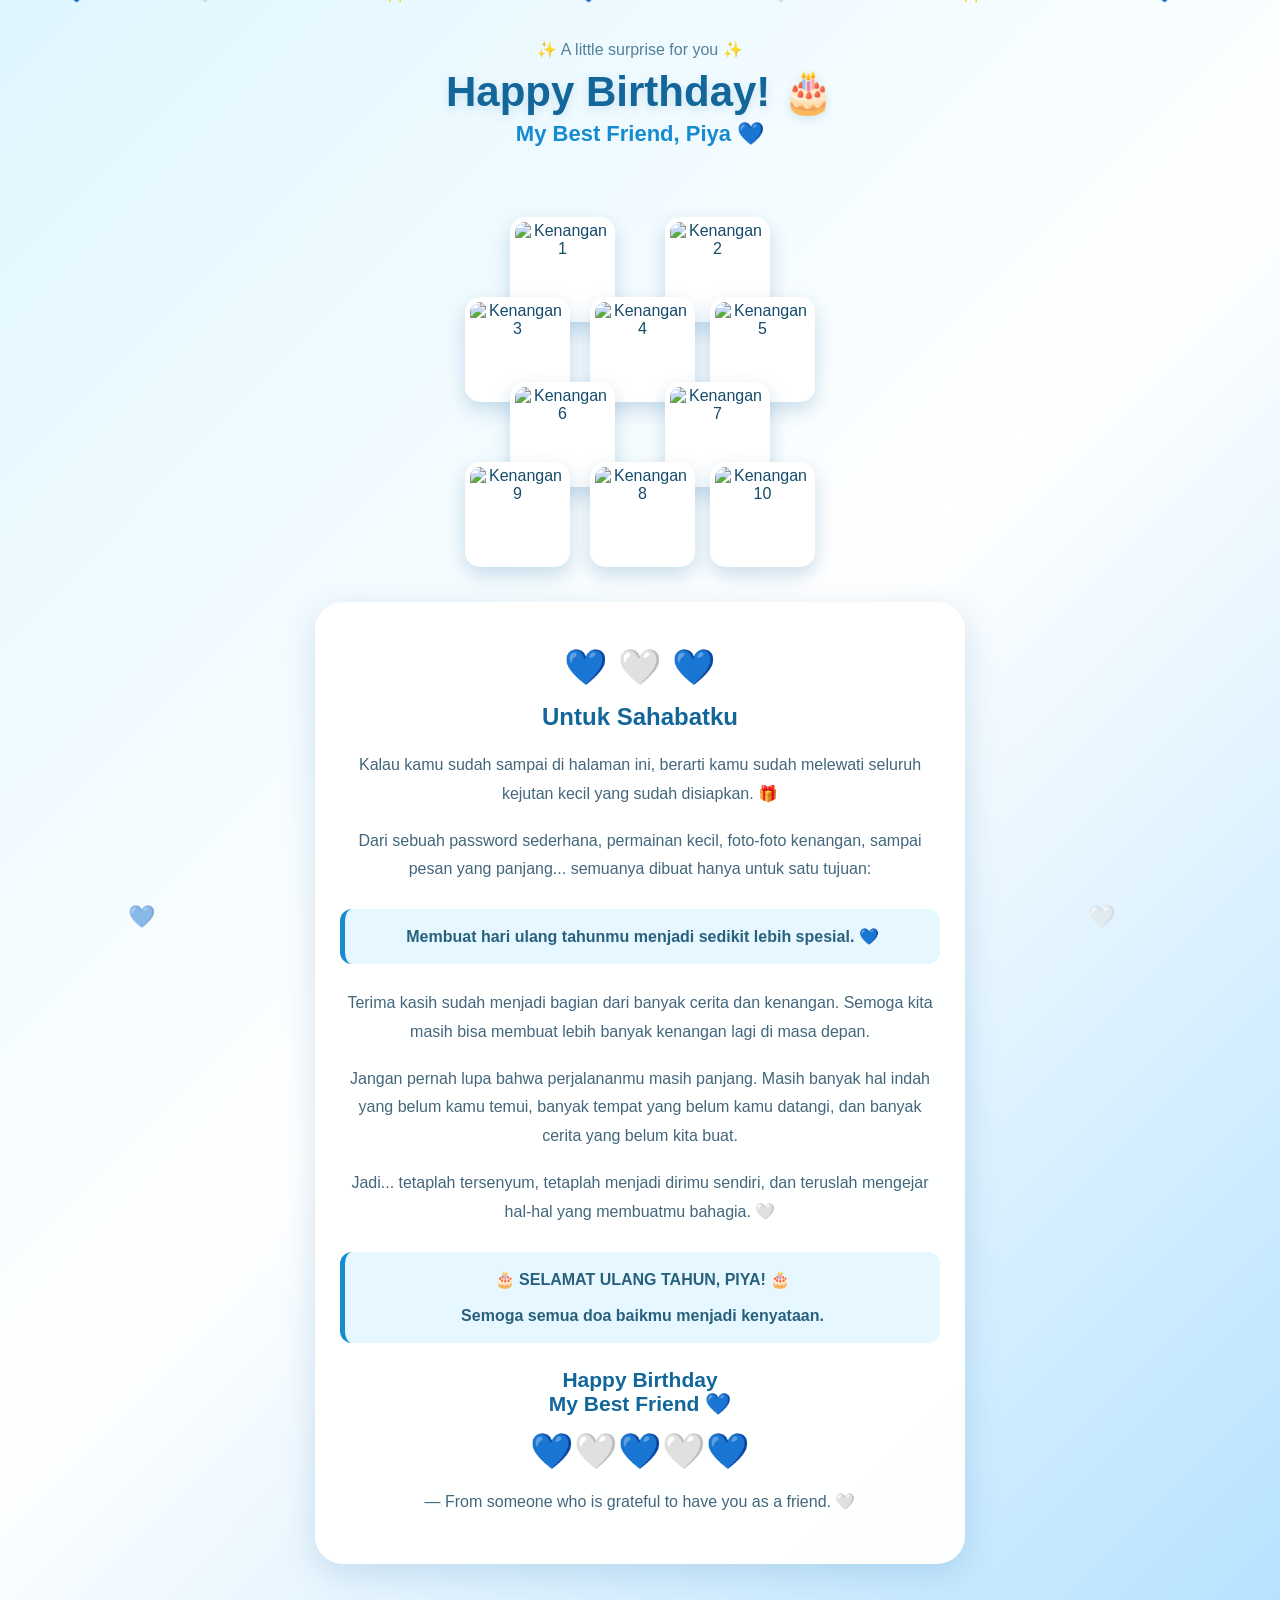
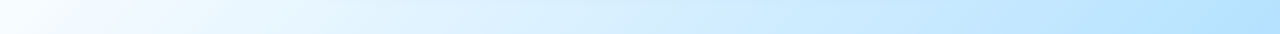
==== akhir.html @ d35a72f8 "Add birthday HTML page for Piya This file contains an HTML document with a birthday theme for a frie" ====
<!DOCTYPE html>
<html lang="id">

<head>

    <meta charset="UTF-8">

    <meta name="viewport"
          content="width=device-width, initial-scale=1.0">

    <title>Happy Birthday Piya 💙</title>


    <style>

        * {
            box-sizing: border-box;
        }


        body {

            margin: 0;

            min-height: 100vh;

            font-family: Arial, sans-serif;

            background:
                linear-gradient(
                    135deg,
                    #dff6ff,
                    #ffffff,
                    #b5e2ff
                );

            color: #164b6b;

            overflow-x: hidden;

        }


        .container {

            width: 100%;

            max-width: 900px;

            margin: auto;

            padding: 40px 15px 70px;

            text-align: center;

            position: relative;

            z-index: 2;

        }


        .small-title {

            color: #52809a;

            font-size: 16px;

            margin-bottom: 8px;

        }


        h1 {

            color: #12669a;

            font-size: 42px;

            margin: 5px 0;

            text-shadow:
                0 3px 10px rgba(0,100,160,0.15);

        }


        .birthday {

            font-size: 22px;

            color: #168bd0;

            font-weight: bold;

            margin-bottom: 30px;

        }


        /* HATI FOTO */

        .heart-gallery {

            width: 430px;

            height: 390px;

            max-width: 100%;

            margin: 20px auto 35px;

            position: relative;

        }


        .photo {

            position: absolute;

            width: 105px;

            height: 105px;

            background: white;

            padding: 5px;

            border-radius: 15px;

            box-shadow:
                0 8px 20px rgba(0,90,150,0.2);

            object-fit: cover;

            transition: 0.3s;

        }


        .photo:hover {

            transform:
                scale(1.15)
                rotate(3deg);

            z-index: 10;

        }


        /*
        POSISI FOTO MEMBENTUK HATI
        */


        .p1 {
            top: 40px;
            left: 85px;
        }


        .p2 {
            top: 40px;
            right: 85px;
        }


        .p3 {
            top: 120px;
            left: 40px;
        }


        .p4 {
            top: 120px;
            left: 165px;
        }


        .p5 {
            top: 120px;
            right: 40px;
        }


        .p6 {
            top: 205px;
            left: 85px;
        }


        .p7 {
            top: 205px;
            right: 85px;
        }


        .p8 {
            top: 285px;
            left: 165px;
        }


        .p9 {
            top: 285px;
            left: 40px;
        }


        .p10 {
            top: 285px;
            right: 40px;
        }


        /* PESAN */

        .message {

            background: rgba(255,255,255,0.96);

            border-radius: 28px;

            padding: 30px 25px;

            max-width: 650px;

            margin: 0 auto;

            box-shadow:
                0 10px 35px rgba(0,90,150,0.16);

        }


        .message h2 {

            color: #12669a;

            margin-top: 0;

        }


        .message p {

            line-height: 1.8;

            color: #42677d;

            margin-bottom: 18px;

        }


        .special {

            background: #e7f7ff;

            border-left:
                5px solid #168bd0;

            padding: 18px;

            border-radius: 12px;

            margin: 25px 0;

            color: #28617d;

            font-weight: bold;

        }


        .final-text {

            font-size: 21px;

            color: #12669a;

            font-weight: bold;

            margin-top: 25px;

        }


        .heart-text {

            font-size: 35px;

            margin: 15px 0;

        }


        /* CONFETTI */

        .confetti {

            position: fixed;

            top: -20px;

            font-size: 20px;

            animation:
                jatuh 5s linear infinite;

            pointer-events: none;

            z-index: 1;

        }


        @keyframes jatuh {

            0% {

                transform:
                    translateY(-20px)
                    rotate(0deg);

                opacity: 1;

            }

            100% {

                transform:
                    translateY(110vh)
                    rotate(360deg);

                opacity: 0;

            }

        }


        /* HATI TERBANG */

        .floating-heart {

            position: fixed;

            bottom: -30px;

            font-size: 22px;

            animation:
                naik 7s linear infinite;

            opacity: 0.5;

            pointer-events: none;

        }


        @keyframes naik {

            0% {

                transform:
                    translateY(0);

                opacity: 0;

            }

            20% {

                opacity: 0.5;

            }

            100% {

                transform:
                    translateY(-110vh);

                opacity: 0;

            }

        }


        @media (max-width: 600px) {

            h1 {

                font-size: 32px;

            }


            .birthday {

                font-size: 18px;

            }


            .heart-gallery {

                width: 350px;

                height: 330px;

            }


            .photo {

                width: 80px;

                height: 80px;

            }


            .p1 {
                top: 30px;
                left: 70px;
            }


            .p2 {
                top: 30px;
                right: 70px;
            }


            .p3 {
                top: 95px;
                left: 30px;
            }


            .p4 {
                top: 95px;
                left: 135px;
            }


            .p5 {
                top: 95px;
                right: 30px;
            }


            .p6 {
                top: 160px;
                left: 70px;
            }


            .p7 {
                top: 160px;
                right: 70px;
            }


            .p8 {
                top: 225px;
                left: 135px;
            }


            .p9 {
                top: 225px;
                left: 30px;
            }


            .p10 {
                top: 225px;
                right: 30px;
            }

        }

    </style>

</head>


<body>


    <!-- CONFETTI -->

    <div class="confetti"
         style="left:5%; animation-delay:0s;">
        💙
    </div>

    <div class="confetti"
         style="left:15%; animation-delay:1s;">
        🤍
    </div>

    <div class="confetti"
         style="left:30%; animation-delay:2s;">
        ✨
    </div>

    <div class="confetti"
         style="left:45%; animation-delay:0.5s;">
        💙
    </div>

    <div class="confetti"
         style="left:60%; animation-delay:2.5s;">
        🤍
    </div>

    <div class="confetti"
         style="left:75%; animation-delay:1.5s;">
        ✨
    </div>

    <div class="confetti"
         style="left:90%; animation-delay:3s;">
        💙
    </div>


    <!-- HATI TERBANG -->

    <div class="floating-heart"
         style="left:10%; animation-delay:1s;">
        💙
    </div>

    <div class="floating-heart"
         style="left:35%; animation-delay:3s;">
        🤍
    </div>

    <div class="floating-heart"
         style="left:65%; animation-delay:0s;">
        💙
    </div>

    <div class="floating-heart"
         style="left:85%; animation-delay:2s;">
        🤍
    </div>


    <div class="container">


        <div class="small-title">

            ✨ A little surprise for you ✨

        </div>


        <h1>

            Happy Birthday! 🎂

        </h1>


        <div class="birthday">

            My Best Friend, Piya 💙

        </div>


        <!-- GALERI BERBENTUK HATI -->

        <div class="heart-gallery">


            <img
                class="photo p1"
                src="foto%20kenangan%201.jpg"
                alt="Kenangan 1"
            >


            <img
                class="photo p2"
                src="foto%20kenangan%202.jpg"
                alt="Kenangan 2"
            >


            <img
                class="photo p3"
                src="foto%20kenangan%203.jpg"
                alt="Kenangan 3"
            >


            <img
                class="photo p4"
                src="foto%20kenangan%204.jpg"
                alt="Kenangan 4"
            >


            <img
                class="photo p5"
                src="foto%20kenangan%205.jpg"
                alt="Kenangan 5"
            >


            <img
                class="photo p6"
                src="foto%20kenangan%206.jpg"
                alt="Kenangan 6"
            >


            <img
                class="photo p7"
                src="foto%20kenangan%207.jpg"
                alt="Kenangan 7"
            >


            <img
                class="photo p8"
                src="foto%20kenangan%208.jpg"
                alt="Kenangan 8"
            >


            <img
                class="photo p9"
                src="foto%20kenangan%209.jpg"
                alt="Kenangan 9"
            >


            <img
                class="photo p10"
                src="foto%20kenangan%2010.jpg"
                alt="Kenangan 10"
            >

        </div>


        <!-- PESAN TERAKHIR -->

        <div class="message">


            <div class="heart-text">
                💙 🤍 💙
            </div>


            <h2>
                Untuk Sahabatku
            </h2>


            <p>

                Kalau kamu sudah sampai di halaman ini,
                berarti kamu sudah melewati seluruh
                kejutan kecil yang sudah disiapkan. 🎁

            </p>


            <p>

                Dari sebuah password sederhana,
                permainan kecil, foto-foto kenangan,
                sampai pesan yang panjang...

                semuanya dibuat hanya untuk satu tujuan:

            </p>


            <div class="special">

                Membuat hari ulang tahunmu menjadi
                sedikit lebih spesial. 💙

            </div>


            <p>

                Terima kasih sudah menjadi bagian dari
                banyak cerita dan kenangan.

                Semoga kita masih bisa membuat
                lebih banyak kenangan lagi di masa depan.

            </p>


            <p>

                Jangan pernah lupa bahwa perjalananmu
                masih panjang.

                Masih banyak hal indah yang belum kamu
                temui, banyak tempat yang belum kamu
                datangi, dan banyak cerita yang belum
                kita buat.

            </p>


            <p>

                Jadi...

                tetaplah tersenyum,
                tetaplah menjadi dirimu sendiri,
                dan teruslah mengejar hal-hal yang
                membuatmu bahagia. 🤍

            </p>


            <div class="special">

                🎂 SELAMAT ULANG TAHUN, PIYA! 🎂

                <br><br>

                Semoga semua doa baikmu
                menjadi kenyataan.

            </div>


            <div class="final-text">

                Happy Birthday<br>

                My Best Friend 💙

            </div>


            <div class="heart-text">

                💙🤍💙🤍💙

            </div>


            <p>

                — From someone who is grateful
                to have you as a friend. 🤍

            </p>


        </div>


    </div>


</body>

      </html>
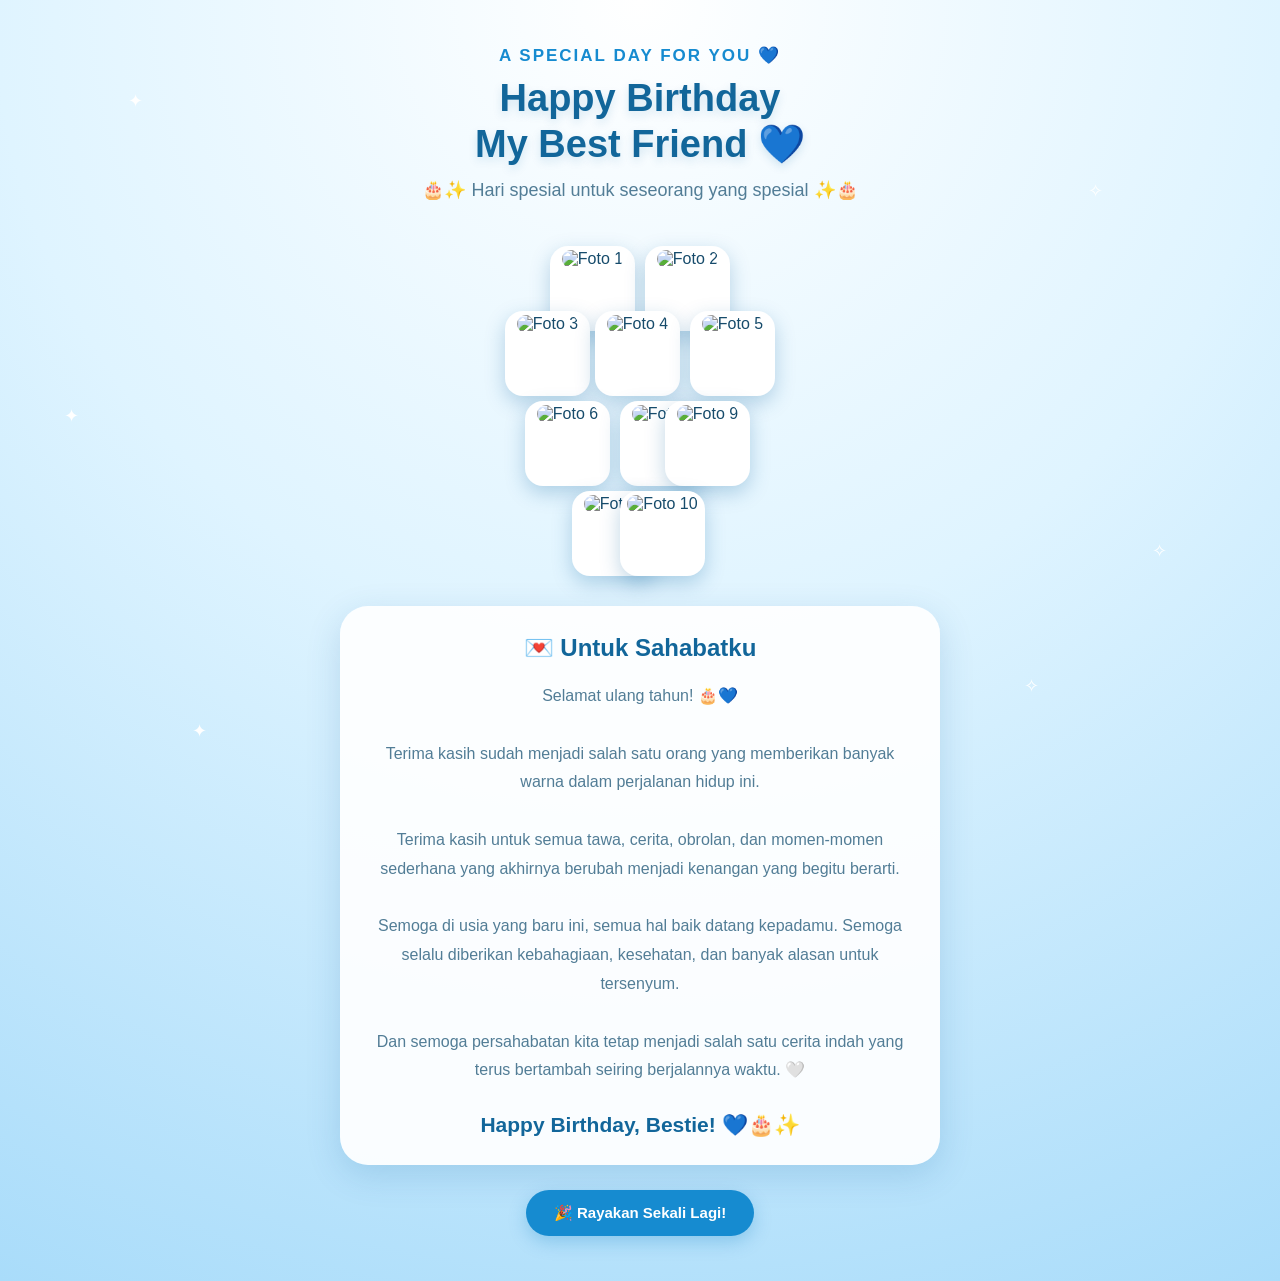
==== commit 67725a67: "Revise birthday message and enhance styles Updated birthday message and styling in HTML." ====
--- a/akhir.html
+++ b/akhir.html
@@ -1,782 +1,456 @@
 <!DOCTYPE html>
 <html lang="id">
-
 <head>
-
     <meta charset="UTF-8">
-
-    <meta name="viewport"
-          content="width=device-width, initial-scale=1.0">
-
-    <title>Happy Birthday Piya 💙</title>
-
+    <meta name="viewport" content="width=device-width, initial-scale=1.0">
+
+    <title>Happy Birthday My Best Friend 💙</title>
 
     <style>
-
         * {
             box-sizing: border-box;
         }
 
-
         body {
-
             margin: 0;
-
             min-height: 100vh;
-
             font-family: Arial, sans-serif;
-
             background:
-                linear-gradient(
-                    135deg,
-                    #dff6ff,
-                    #ffffff,
-                    #b5e2ff
-                );
-
+                radial-gradient(circle at top, #ffffff, #dff4ff 45%, #a9dcfa);
             color: #164b6b;
-
             overflow-x: hidden;
-
-        }
-
+        }
 
         .container {
-
+            min-height: 100vh;
+            display: flex;
+            flex-direction: column;
+            align-items: center;
+            text-align: center;
+            padding: 45px 15px;
+        }
+
+        /* JUDUL */
+
+        .small-title {
+            color: #168bd0;
+            font-size: 17px;
+            font-weight: bold;
+            letter-spacing: 2px;
+            margin-bottom: 10px;
+        }
+
+        h1 {
+            margin: 0;
+            color: #12669a;
+            font-size: 38px;
+            line-height: 1.2;
+            text-shadow: 0 4px 10px rgba(0, 100, 160, 0.15);
+        }
+
+        .birthday {
+            margin-top: 12px;
+            color: #527d96;
+            font-size: 18px;
+        }
+
+        /* HATI FOTO */
+
+        .heart-gallery {
+            position: relative;
+            width: 360px;
+            height: 330px;
+            margin: 45px auto 30px;
+        }
+
+        .photo {
+            position: absolute;
+            width: 85px;
+            height: 85px;
+            border-radius: 18px;
+            overflow: hidden;
+            background: white;
+            padding: 4px;
+            box-shadow:
+                0 7px 20px rgba(0, 90, 150, 0.25);
+            transition: 0.3s;
+            animation: photoFloat 3s ease-in-out infinite;
+        }
+
+        .photo:hover {
+            transform: scale(1.15);
+            z-index: 20;
+        }
+
+        .photo img {
             width: 100%;
-
-            max-width: 900px;
-
-            margin: auto;
-
-            padding: 40px 15px 70px;
-
-            text-align: center;
-
-            position: relative;
-
-            z-index: 2;
-
-        }
-
-
-        .small-title {
-
-            color: #52809a;
-
-            font-size: 16px;
-
-            margin-bottom: 8px;
-
-        }
-
-
-        h1 {
-
+            height: 100%;
+            object-fit: cover;
+            border-radius: 14px;
+        }
+
+        /* POSISI FOTO MEMBENTUK HATI */
+
+        .p1 {
+            left: 90px;
+            top: 0;
+        }
+
+        .p2 {
+            left: 185px;
+            top: 0;
+        }
+
+        .p3 {
+            left: 45px;
+            top: 65px;
+        }
+
+        .p4 {
+            left: 135px;
+            top: 65px;
+        }
+
+        .p5 {
+            left: 230px;
+            top: 65px;
+        }
+
+        .p6 {
+            left: 65px;
+            top: 155px;
+        }
+
+        .p7 {
+            left: 160px;
+            top: 155px;
+        }
+
+        .p8 {
+            left: 112px;
+            top: 245px;
+        }
+
+        .p9 {
+            left: 205px;
+            top: 155px;
+        }
+
+        .p10 {
+            left: 160px;
+            top: 245px;
+        }
+
+        @keyframes photoFloat {
+
+            0%, 100% {
+                transform: translateY(0);
+            }
+
+            50% {
+                transform: translateY(-5px);
+            }
+
+        }
+
+        /* PESAN */
+
+        .message {
+            width: 100%;
+            max-width: 600px;
+            background: rgba(255,255,255,0.92);
+            padding: 28px 22px;
+            border-radius: 28px;
+            box-shadow:
+                0 10px 35px rgba(0, 90, 150, 0.16);
+        }
+
+        .message h2 {
             color: #12669a;
-
-            font-size: 42px;
-
-            margin: 5px 0;
-
-            text-shadow:
-                0 3px 10px rgba(0,100,160,0.15);
-
-        }
-
-
-        .birthday {
-
-            font-size: 22px;
-
-            color: #168bd0;
-
+            margin-top: 0;
+        }
+
+        .message p {
+            color: #527d96;
+            line-height: 1.8;
+            margin-bottom: 0;
+        }
+
+        .ending {
+            margin-top: 28px;
+            color: #12669a;
+            font-size: 21px;
             font-weight: bold;
-
-            margin-bottom: 30px;
-
-        }
-
-
-        /* HATI FOTO */
-
-        .heart-gallery {
-
-            width: 430px;
-
-            height: 390px;
-
-            max-width: 100%;
-
-            margin: 20px auto 35px;
-
-            position: relative;
-
-        }
-
-
-        .photo {
-
-            position: absolute;
-
-            width: 105px;
-
-            height: 105px;
-
+        }
+
+        /* TOMBOL */
+
+        button {
+            margin-top: 25px;
+            border: none;
+            background: #168bd0;
+            color: white;
+            padding: 14px 28px;
+            border-radius: 25px;
+            font-size: 15px;
+            font-weight: bold;
+            cursor: pointer;
+            box-shadow: 0 6px 18px rgba(0, 120, 190, 0.25);
+        }
+
+        button:hover {
+            background: #0d72ae;
+        }
+
+        /* BINTANG */
+
+        .star {
+            position: fixed;
+            color: white;
+            font-size: 18px;
+            animation: sparkle 2s infinite;
+            pointer-events: none;
+        }
+
+        @keyframes sparkle {
+
+            0%, 100% {
+                opacity: 0.2;
+                transform: scale(0.7);
+            }
+
+            50% {
+                opacity: 1;
+                transform: scale(1.3);
+            }
+
+        }
+
+        /* CONFETTI */
+
+        .confetti {
+            position: fixed;
+            top: -20px;
+            width: 9px;
+            height: 14px;
             background: white;
-
-            padding: 5px;
-
-            border-radius: 15px;
-
-            box-shadow:
-                0 8px 20px rgba(0,90,150,0.2);
-
-            object-fit: cover;
-
-            transition: 0.3s;
-
-        }
-
-
-        .photo:hover {
-
-            transform:
-                scale(1.15)
-                rotate(3deg);
-
-            z-index: 10;
-
-        }
-
-
-        /*
-        POSISI FOTO MEMBENTUK HATI
-        */
-
-
-        .p1 {
-            top: 40px;
-            left: 85px;
-        }
-
-
-        .p2 {
-            top: 40px;
-            right: 85px;
-        }
-
-
-        .p3 {
-            top: 120px;
-            left: 40px;
-        }
-
-
-        .p4 {
-            top: 120px;
-            left: 165px;
-        }
-
-
-        .p5 {
-            top: 120px;
-            right: 40px;
-        }
-
-
-        .p6 {
-            top: 205px;
-            left: 85px;
-        }
-
-
-        .p7 {
-            top: 205px;
-            right: 85px;
-        }
-
-
-        .p8 {
-            top: 285px;
-            left: 165px;
-        }
-
-
-        .p9 {
-            top: 285px;
-            left: 40px;
-        }
-
-
-        .p10 {
-            top: 285px;
-            right: 40px;
-        }
-
-
-        /* PESAN */
-
-        .message {
-
-            background: rgba(255,255,255,0.96);
-
-            border-radius: 28px;
-
-            padding: 30px 25px;
-
-            max-width: 650px;
-
-            margin: 0 auto;
-
-            box-shadow:
-                0 10px 35px rgba(0,90,150,0.16);
-
-        }
-
-
-        .message h2 {
-
-            color: #12669a;
-
-            margin-top: 0;
-
-        }
-
-
-        .message p {
-
-            line-height: 1.8;
-
-            color: #42677d;
-
-            margin-bottom: 18px;
-
-        }
-
-
-        .special {
-
-            background: #e7f7ff;
-
-            border-left:
-                5px solid #168bd0;
-
-            padding: 18px;
-
-            border-radius: 12px;
-
-            margin: 25px 0;
-
-            color: #28617d;
-
-            font-weight: bold;
-
-        }
-
-
-        .final-text {
-
-            font-size: 21px;
-
-            color: #12669a;
-
-            font-weight: bold;
-
-            margin-top: 25px;
-
-        }
-
-
-        .heart-text {
-
-            font-size: 35px;
-
-            margin: 15px 0;
-
-        }
-
-
-        /* CONFETTI */
-
-        .confetti {
-
-            position: fixed;
-
-            top: -20px;
-
-            font-size: 20px;
-
-            animation:
-                jatuh 5s linear infinite;
-
+            animation: fall 4s linear forwards;
             pointer-events: none;
-
-            z-index: 1;
-
-        }
-
-
-        @keyframes jatuh {
+        }
+
+        @keyframes fall {
 
             0% {
-
                 transform:
                     translateY(-20px)
                     rotate(0deg);
-
                 opacity: 1;
-
             }
 
             100% {
-
                 transform:
                     translateY(110vh)
-                    rotate(360deg);
-
+                    rotate(720deg);
                 opacity: 0;
-
-            }
-
-        }
-
-
-        /* HATI TERBANG */
-
-        .floating-heart {
-
-            position: fixed;
-
-            bottom: -30px;
-
-            font-size: 22px;
-
-            animation:
-                naik 7s linear infinite;
-
-            opacity: 0.5;
-
-            pointer-events: none;
-
-        }
-
-
-        @keyframes naik {
-
-            0% {
-
-                transform:
-                    translateY(0);
-
-                opacity: 0;
-
-            }
-
-            20% {
-
-                opacity: 0.5;
-
-            }
-
-            100% {
-
-                transform:
-                    translateY(-110vh);
-
-                opacity: 0;
-
-            }
-
-        }
-
-
-        @media (max-width: 600px) {
+            }
+
+        }
+
+        /* HP */
+
+        @media (max-width: 500px) {
 
             h1 {
-
-                font-size: 32px;
-
-            }
-
-
-            .birthday {
-
-                font-size: 18px;
-
-            }
-
+                font-size: 30px;
+            }
 
             .heart-gallery {
-
-                width: 350px;
-
-                height: 330px;
-
-            }
-
-
-            .photo {
-
-                width: 80px;
-
-                height: 80px;
-
-            }
-
-
-            .p1 {
-                top: 30px;
-                left: 70px;
-            }
-
-
-            .p2 {
-                top: 30px;
-                right: 70px;
-            }
-
-
-            .p3 {
-                top: 95px;
-                left: 30px;
-            }
-
-
-            .p4 {
-                top: 95px;
-                left: 135px;
-            }
-
-
-            .p5 {
-                top: 95px;
-                right: 30px;
-            }
-
-
-            .p6 {
-                top: 160px;
-                left: 70px;
-            }
-
-
-            .p7 {
-                top: 160px;
-                right: 70px;
-            }
-
-
-            .p8 {
-                top: 225px;
-                left: 135px;
-            }
-
-
-            .p9 {
-                top: 225px;
-                left: 30px;
-            }
-
-
-            .p10 {
-                top: 225px;
-                right: 30px;
-            }
-
-        }
-
+                width: 320px;
+                height: 300px;
+                transform: scale(0.9);
+                margin-top: 30px;
+                margin-bottom: 10px;
+            }
+
+            .message {
+                padding: 25px 18px;
+            }
+
+        }
     </style>
-
 </head>
 
-
 <body>
 
-
-    <!-- CONFETTI -->
-
-    <div class="confetti"
-         style="left:5%; animation-delay:0s;">
-        💙
+    <!-- BINTANG -->
+
+    <div class="star" style="top:10%; left:10%;">✦</div>
+    <div class="star" style="top:20%; left:85%; animation-delay:0.5s;">✧</div>
+    <div class="star" style="top:45%; left:5%; animation-delay:1s;">✦</div>
+    <div class="star" style="top:60%; left:90%; animation-delay:1.5s;">✧</div>
+    <div class="star" style="top:80%; left:15%; animation-delay:0.7s;">✦</div>
+    <div class="star" style="top:75%; left:80%; animation-delay:1.2s;">✧</div>
+
+
+    <div class="container">
+
+        <div class="small-title">
+            A SPECIAL DAY FOR YOU 💙
+        </div>
+
+        <h1>
+            Happy Birthday<br>
+            My Best Friend 💙
+        </h1>
+
+        <div class="birthday">
+            🎂✨ Hari spesial untuk seseorang yang spesial ✨🎂
+        </div>
+
+
+        <!-- GALERI BENTUK HATI -->
+
+        <div class="heart-gallery">
+
+            <div class="photo p1">
+                <img src="piya1.jpg" alt="Foto 1">
+            </div>
+
+            <div class="photo p2">
+                <img src="piya2.jpg" alt="Foto 2">
+            </div>
+
+            <div class="photo p3">
+                <img src="piya3.jpg" alt="Foto 3">
+            </div>
+
+            <div class="photo p4">
+                <img src="piya4.jpg" alt="Foto 4">
+            </div>
+
+            <div class="photo p5">
+                <img src="piya5.jpg" alt="Foto 5">
+            </div>
+
+            <div class="photo p6">
+                <img src="piya6.jpg" alt="Foto 6">
+            </div>
+
+            <div class="photo p7">
+                <img src="piya7.jpg" alt="Foto 7">
+            </div>
+
+            <div class="photo p8">
+                <img src="piya8.jpg" alt="Foto 8">
+            </div>
+
+            <div class="photo p9">
+                <img src="piya9.jpg" alt="Foto 9">
+            </div>
+
+            <div class="photo p10">
+                <img src="piya10.jpg" alt="Foto 10">
+            </div>
+
+        </div>
+
+
+        <!-- PESAN PENUTUP -->
+
+        <div class="message">
+
+            <h2>
+                💌 Untuk Sahabatku
+            </h2>
+
+            <p>
+                Selamat ulang tahun! 🎂💙
+                <br><br>
+
+                Terima kasih sudah menjadi salah satu
+                orang yang memberikan banyak warna
+                dalam perjalanan hidup ini.
+                <br><br>
+
+                Terima kasih untuk semua tawa,
+                cerita, obrolan, dan momen-momen
+                sederhana yang akhirnya berubah
+                menjadi kenangan yang begitu berarti.
+                <br><br>
+
+                Semoga di usia yang baru ini,
+                semua hal baik datang kepadamu.
+                Semoga selalu diberikan kebahagiaan,
+                kesehatan, dan banyak alasan untuk
+                tersenyum.
+                <br><br>
+
+                Dan semoga persahabatan kita tetap
+                menjadi salah satu cerita indah yang
+                terus bertambah seiring berjalannya
+                waktu. 🤍
+            </p>
+
+            <div class="ending">
+                Happy Birthday, Bestie! 💙🎂✨
+            </div>
+
+        </div>
+
+
+        <button onclick="buatConfetti()">
+            🎉 Rayakan Sekali Lagi!
+        </button>
+
     </div>
 
-    <div class="confetti"
-         style="left:15%; animation-delay:1s;">
-        🤍
-    </div>
-
-    <div class="confetti"
-         style="left:30%; animation-delay:2s;">
-        ✨
-    </div>
-
-    <div class="confetti"
-         style="left:45%; animation-delay:0.5s;">
-        💙
-    </div>
-
-    <div class="confetti"
-         style="left:60%; animation-delay:2.5s;">
-        🤍
-    </div>
-
-    <div class="confetti"
-         style="left:75%; animation-delay:1.5s;">
-        ✨
-    </div>
-
-    <div class="confetti"
-         style="left:90%; animation-delay:3s;">
-        💙
-    </div>
-
-
-    <!-- HATI TERBANG -->
-
-    <div class="floating-heart"
-         style="left:10%; animation-delay:1s;">
-        💙
-    </div>
-
-    <div class="floating-heart"
-         style="left:35%; animation-delay:3s;">
-        🤍
-    </div>
-
-    <div class="floating-heart"
-         style="left:65%; animation-delay:0s;">
-        💙
-    </div>
-
-    <div class="floating-heart"
-         style="left:85%; animation-delay:2s;">
-        🤍
-    </div>
-
-
-    <div class="container">
-
-
-        <div class="small-title">
-
-            ✨ A little surprise for you ✨
-
-        </div>
-
-
-        <h1>
-
-            Happy Birthday! 🎂
-
-        </h1>
-
-
-        <div class="birthday">
-
-            My Best Friend, Piya 💙
-
-        </div>
-
-
-        <!-- GALERI BERBENTUK HATI -->
-
-        <div class="heart-gallery">
-
-
-            <img
-                class="photo p1"
-                src="foto%20kenangan%201.jpg"
-                alt="Kenangan 1"
-            >
-
-
-            <img
-                class="photo p2"
-                src="foto%20kenangan%202.jpg"
-                alt="Kenangan 2"
-            >
-
-
-            <img
-                class="photo p3"
-                src="foto%20kenangan%203.jpg"
-                alt="Kenangan 3"
-            >
-
-
-            <img
-                class="photo p4"
-                src="foto%20kenangan%204.jpg"
-                alt="Kenangan 4"
-            >
-
-
-            <img
-                class="photo p5"
-                src="foto%20kenangan%205.jpg"
-                alt="Kenangan 5"
-            >
-
-
-            <img
-                class="photo p6"
-                src="foto%20kenangan%206.jpg"
-                alt="Kenangan 6"
-            >
-
-
-            <img
-                class="photo p7"
-                src="foto%20kenangan%207.jpg"
-                alt="Kenangan 7"
-            >
-
-
-            <img
-                class="photo p8"
-                src="foto%20kenangan%208.jpg"
-                alt="Kenangan 8"
-            >
-
-
-            <img
-                class="photo p9"
-                src="foto%20kenangan%209.jpg"
-                alt="Kenangan 9"
-            >
-
-
-            <img
-                class="photo p10"
-                src="foto%20kenangan%2010.jpg"
-                alt="Kenangan 10"
-            >
-
-        </div>
-
-
-        <!-- PESAN TERAKHIR -->
-
-        <div class="message">
-
-
-            <div class="heart-text">
-                💙 🤍 💙
-            </div>
-
-
-            <h2>
-                Untuk Sahabatku
-            </h2>
-
-
-            <p>
-
-                Kalau kamu sudah sampai di halaman ini,
-                berarti kamu sudah melewati seluruh
-                kejutan kecil yang sudah disiapkan. 🎁
-
-            </p>
-
-
-            <p>
-
-                Dari sebuah password sederhana,
-                permainan kecil, foto-foto kenangan,
-                sampai pesan yang panjang...
-
-                semuanya dibuat hanya untuk satu tujuan:
-
-            </p>
-
-
-            <div class="special">
-
-                Membuat hari ulang tahunmu menjadi
-                sedikit lebih spesial. 💙
-
-            </div>
-
-
-            <p>
-
-                Terima kasih sudah menjadi bagian dari
-                banyak cerita dan kenangan.
-
-                Semoga kita masih bisa membuat
-                lebih banyak kenangan lagi di masa depan.
-
-            </p>
-
-
-            <p>
-
-                Jangan pernah lupa bahwa perjalananmu
-                masih panjang.
-
-                Masih banyak hal indah yang belum kamu
-                temui, banyak tempat yang belum kamu
-                datangi, dan banyak cerita yang belum
-                kita buat.
-
-            </p>
-
-
-            <p>
-
-                Jadi...
-
-                tetaplah tersenyum,
-                tetaplah menjadi dirimu sendiri,
-                dan teruslah mengejar hal-hal yang
-                membuatmu bahagia. 🤍
-
-            </p>
-
-
-            <div class="special">
-
-                🎂 SELAMAT ULANG TAHUN, PIYA! 🎂
-
-                <br><br>
-
-                Semoga semua doa baikmu
-                menjadi kenyataan.
-
-            </div>
-
-
-            <div class="final-text">
-
-                Happy Birthday<br>
-
-                My Best Friend 💙
-
-            </div>
-
-
-            <div class="heart-text">
-
-                💙🤍💙🤍💙
-
-            </div>
-
-
-            <p>
-
-                — From someone who is grateful
-                to have you as a friend. 🤍
-
-            </p>
-
-
-        </div>
-
-
-    </div>
-
+
+    <script>
+
+        function buatConfetti() {
+
+            for (let i = 0; i < 80; i++) {
+
+                const confetti =
+                    document.createElement("div");
+
+                confetti.className =
+                    "confetti";
+
+                confetti.style.left =
+                    Math.random() * 100 + "vw";
+
+                confetti.style.animationDelay =
+                    Math.random() * 1.5 + "s";
+
+                confetti.style.transform =
+                    "rotate(" +
+                    Math.random() * 360 +
+                    "deg)";
+
+                document.body.appendChild(confetti);
+
+
+                setTimeout(function() {
+
+                    confetti.remove();
+
+                }, 5000);
+
+            }
+
+        }
+
+
+        /* CONFETTI OTOMATIS SAAT HALAMAN DIBUKA */
+
+        window.onload = function() {
+
+            buatConfetti();
+
+        };
+
+    </script>
 
 </body>
-
-      </html>
+</html>
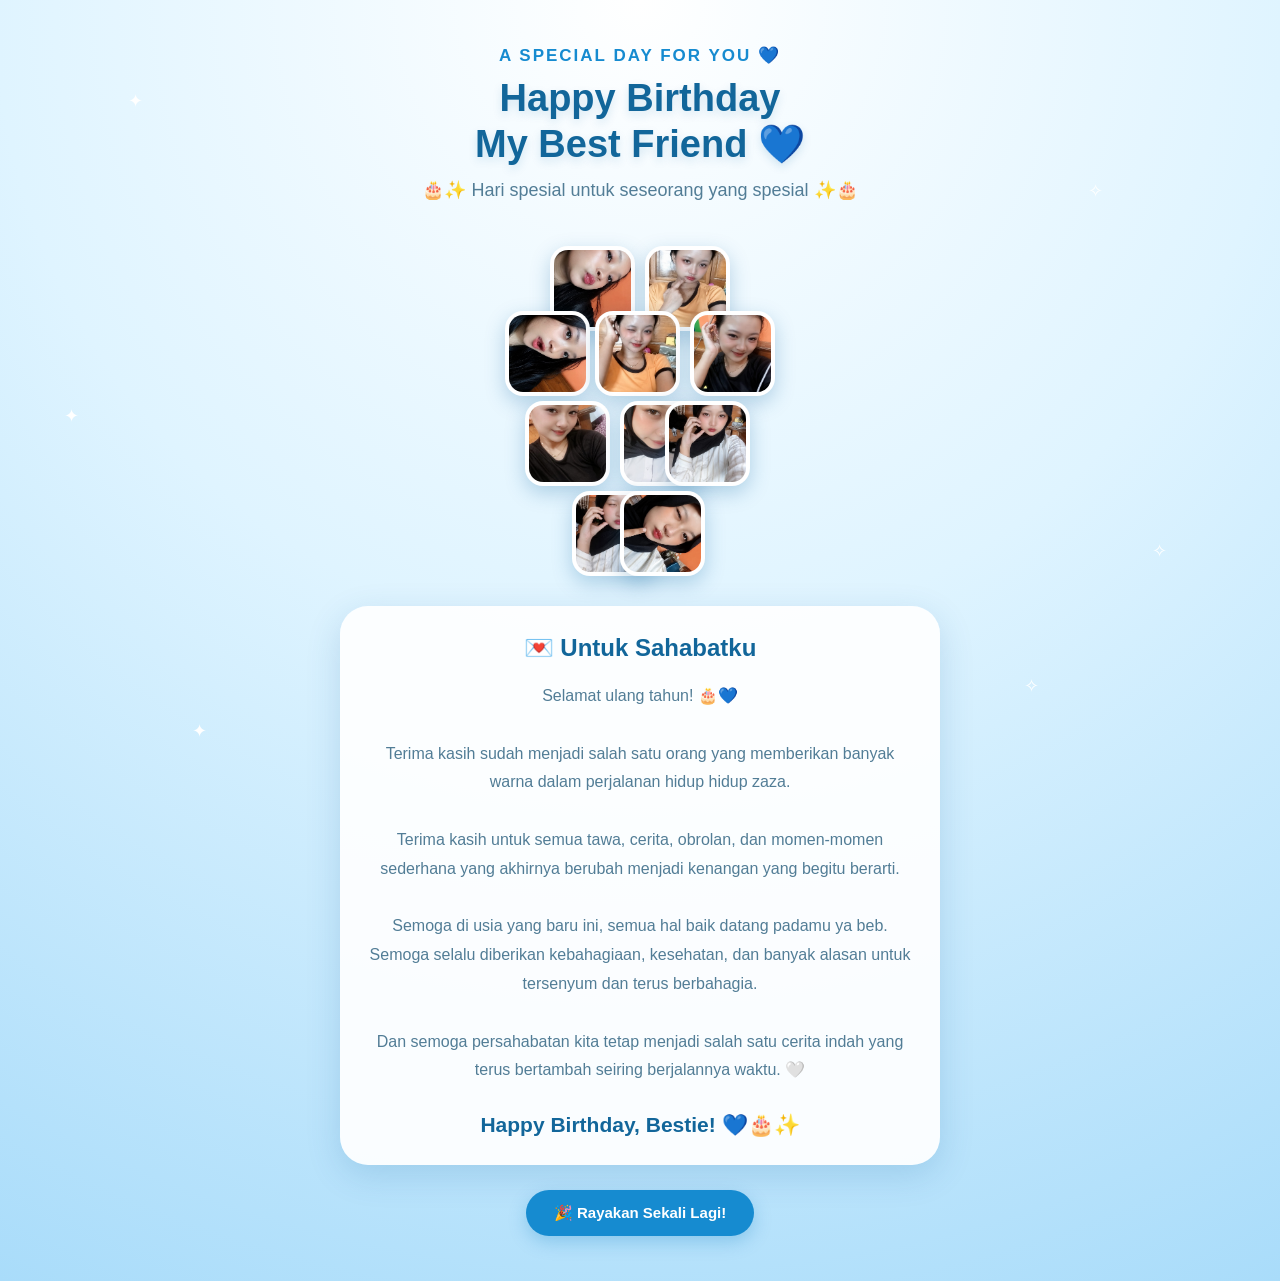
==== commit 0a6052ec: "Update text in akhir.html for personalization" ====
--- a/akhir.html
+++ b/akhir.html
@@ -369,7 +369,7 @@
 
                 Terima kasih sudah menjadi salah satu
                 orang yang memberikan banyak warna
-                dalam perjalanan hidup ini.
+                dalam perjalanan hidup hidup zaza.
                 <br><br>
 
                 Terima kasih untuk semua tawa,
@@ -379,10 +379,10 @@
                 <br><br>
 
                 Semoga di usia yang baru ini,
-                semua hal baik datang kepadamu.
+                semua hal baik datang padamu ya beb.
                 Semoga selalu diberikan kebahagiaan,
                 kesehatan, dan banyak alasan untuk
-                tersenyum.
+                tersenyum dan terus berbahagia.
                 <br><br>
 
                 Dan semoga persahabatan kita tetap
